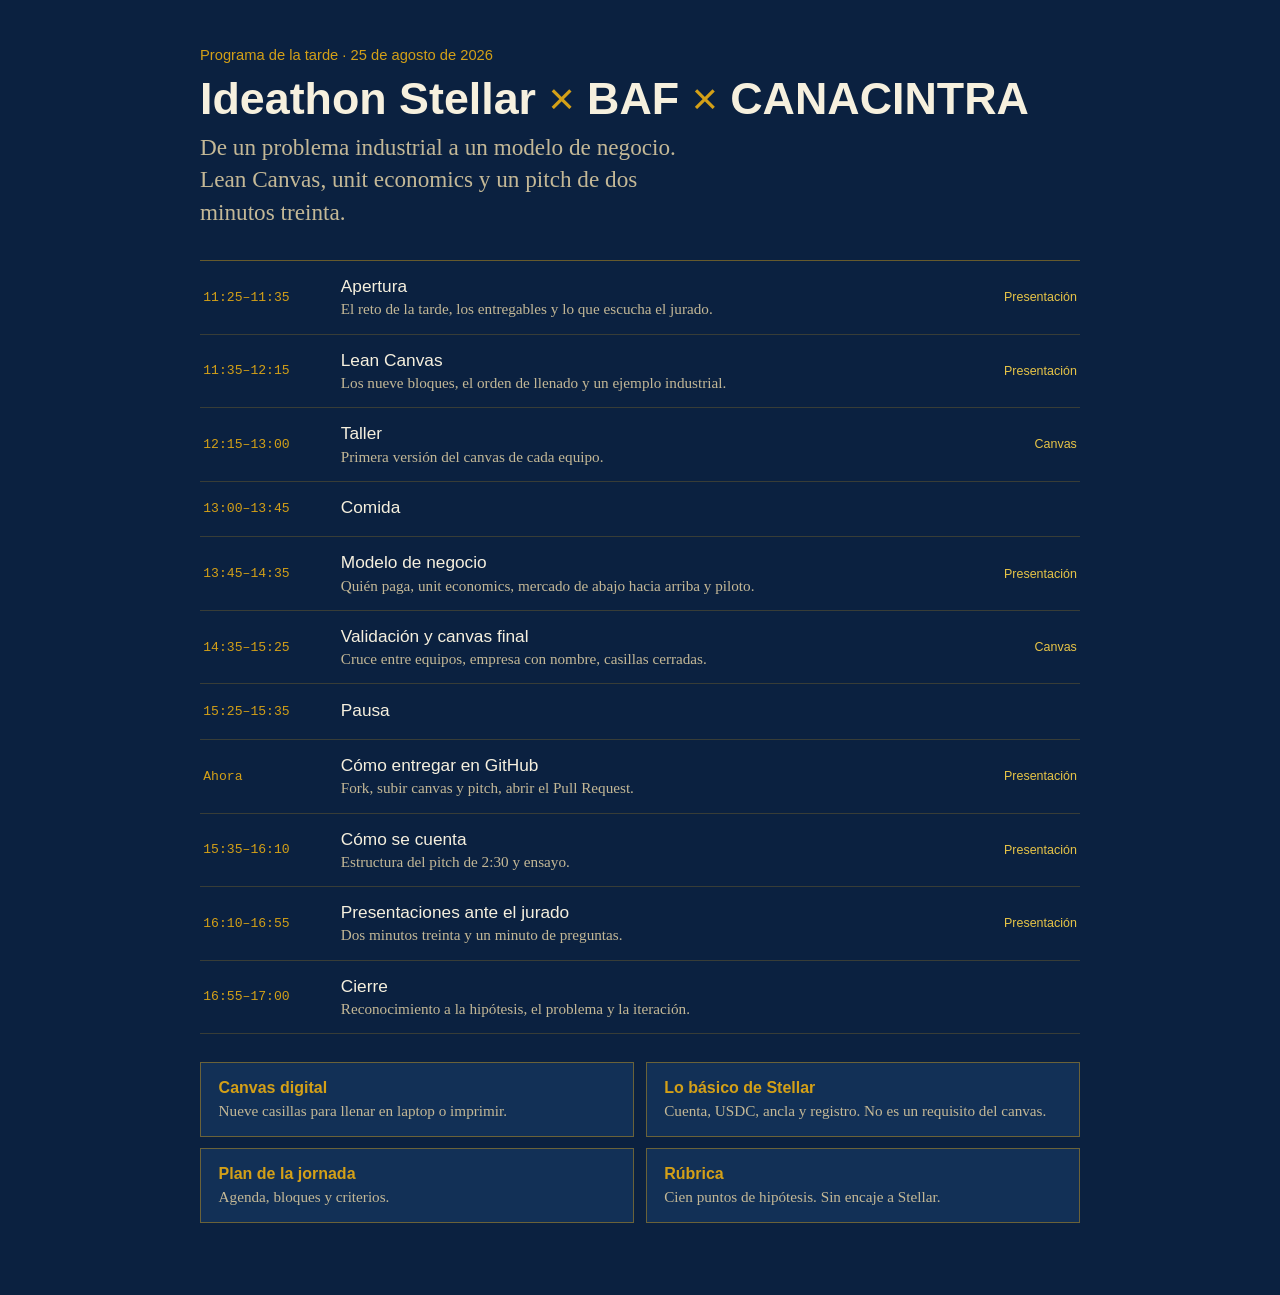
==== presentaciones/index.html @ 228d9ebd "feat: el entregable es Lean Canvas y pitch; se limpia el resto Los equipos suben lean-canvas.md y pi" ====
<!doctype html>
<html lang="es">
<head>
<meta charset="utf-8">
<meta name="viewport" content="width=device-width, initial-scale=1">
<title>Programa · Ideathon Stellar × BAF × CANACINTRA</title>
<link rel="stylesheet" href="deck.css">
<style>
  body {
    background: var(--navy);
    overflow: auto;
    height: auto;
    min-height: 100%;
  }
  .hub { max-width: 58rem; margin: 0 auto; padding: 2.8rem 1.5rem 4.5rem; }
  .hub h1 { font-size: clamp(1.9rem, 4.5vw, 2.8rem); margin-bottom: 0.5rem; color: var(--ivory); }
  .hub .lede { color: var(--ivory-dim); max-width: 44ch; margin-bottom: 2rem; }
  .run { display: grid; gap: 0; border-top: 1px solid var(--line); }
  .row {
    display: grid;
    grid-template-columns: 7.4rem 1fr auto;
    gap: 0.8rem 1.2rem;
    border-bottom: 1px solid rgba(212, 160, 23, 0.22);
    padding: 0.95rem 0.2rem;
    align-items: center;
    color: inherit;
    text-decoration: none;
  }
  .row:hover { background: var(--navy-2); }
  .row.pause { color: var(--ivory-dim); }
  .when { font-family: var(--font-mono); font-size: 0.82rem; color: var(--gold); }
  .name {
    font-family: var(--font-display);
    font-size: 1.08rem;
    color: var(--ivory);
  }
  .row small {
    color: var(--ivory-dim);
    display: block;
    font-family: var(--font-body);
    margin-top: 0.2rem;
    font-size: 0.95rem;
  }
  .go {
    font-family: var(--font-display);
    font-size: 0.78rem;
    color: var(--gold-light);
  }
  .tools { display: grid; grid-template-columns: 1fr 1fr; gap: 0.7rem; margin-top: 1.75rem; }
  .tools a {
    display: block;
    padding: 1rem 1.1rem;
    border: 1px solid var(--line);
    background: var(--navy-2);
    text-decoration: none;
    color: var(--ivory);
  }
  .tools b {
    font-family: var(--font-display);
    display: block;
    margin-bottom: 0.3rem;
    color: var(--gold);
  }
  .tools span { color: var(--ivory-dim); font-size: 0.95rem; }
  @media (max-width: 640px) {
    .row { grid-template-columns: 1fr; }
    .tools { grid-template-columns: 1fr; }
  }
</style>
</head>
<body>
<div class="hub">
  <p class="eyebrow">Programa de la tarde · 25 de agosto de 2026</p>
  <h1>Ideathon Stellar <span class="x">×</span> BAF <span class="x">×</span> CANACINTRA</h1>
  <p class="lede">De un problema industrial a un modelo de negocio. Lean Canvas, unit economics y un pitch de dos minutos treinta.</p>

  <div class="run">
    <a class="row" href="00-reset.html">
      <div class="when">11:25–11:35</div>
      <div><div class="name">Apertura</div><small>El reto de la tarde, los entregables y lo que escucha el jurado.</small></div>
      <div class="go">Presentación</div>
    </a>
    <a class="row" href="01-lean-canvas.html">
      <div class="when">11:35–12:15</div>
      <div><div class="name">Lean Canvas</div><small>Los nueve bloques, el orden de llenado y un ejemplo industrial.</small></div>
      <div class="go">Presentación</div>
    </a>
    <a class="row" href="canvas.html">
      <div class="when">12:15–13:00</div>
      <div><div class="name">Taller</div><small>Primera versión del canvas de cada equipo.</small></div>
      <div class="go">Canvas</div>
    </a>
    <div class="row pause">
      <div class="when">13:00–13:45</div>
      <div><div class="name">Comida</div><small></small></div>
      <div class="go"></div>
    </div>
    <a class="row" href="02-modelo-negocio.html">
      <div class="when">13:45–14:35</div>
      <div><div class="name">Modelo de negocio</div><small>Quién paga, unit economics, mercado de abajo hacia arriba y piloto.</small></div>
      <div class="go">Presentación</div>
    </a>
    <a class="row" href="canvas.html">
      <div class="when">14:35–15:25</div>
      <div><div class="name">Validación y canvas final</div><small>Cruce entre equipos, empresa con nombre, casillas cerradas.</small></div>
      <div class="go">Canvas</div>
    </a>
    <div class="row pause">
      <div class="when">15:25–15:35</div>
      <div><div class="name">Pausa</div><small></small></div>
      <div class="go"></div>
    </div>
    <a class="row" href="04-git.html">
      <div class="when">Ahora</div>
      <div><div class="name">Cómo entregar en GitHub</div><small>Fork, subir canvas y pitch, abrir el Pull Request.</small></div>
      <div class="go">Presentación</div>
    </a>
    <a class="row" href="03-pitch.html">
      <div class="when">15:35–16:10</div>
      <div><div class="name">Cómo se cuenta</div><small>Estructura del pitch de 2:30 y ensayo.</small></div>
      <div class="go">Presentación</div>
    </a>
    <a class="row" href="03-pitch.html">
      <div class="when">16:10–16:55</div>
      <div><div class="name">Presentaciones ante el jurado</div><small>Dos minutos treinta y un minuto de preguntas.</small></div>
      <div class="go">Presentación</div>
    </a>
    <div class="row">
      <div class="when">16:55–17:00</div>
      <div><div class="name">Cierre</div><small>Reconocimiento a la hipótesis, el problema y la iteración.</small></div>
      <div class="go"></div>
    </div>
  </div>

  <div class="tools">
    <a href="canvas.html">
      <b>Canvas digital</b>
      <span>Nueve casillas para llenar en laptop o imprimir.</span>
    </a>
    <a href="../stellar.md">
      <b>Lo básico de Stellar</b>
      <span>Cuenta, USDC, ancla y registro. No es un requisito del canvas.</span>
    </a>
    <a href="../plan-de-trabajo.html">
      <b>Plan de la jornada</b>
      <span>Agenda, bloques y criterios.</span>
    </a>
    <a href="../rubrica.md">
      <b>Rúbrica</b>
      <span>Cien puntos de hipótesis. Sin encaje a Stellar.</span>
    </a>
  </div>
</div>
</body>
</html>
---- presentaciones/deck.css ----
:root {
  --navy: #0B2140;
  --navy-2: #123056;
  --gold: #D4A017;
  --gold-light: #E8C547;
  --ivory: #F6F0DE;
  --ivory-dim: #C4B896;
  --blue: #7EB6D9;
  --line: rgba(212, 160, 23, 0.45);
  --font-display: "Helvetica Neue", Helvetica, Arial, sans-serif;
  --font-body: Georgia, "Times New Roman", Times, serif;
  --font-mono: ui-monospace, Menlo, Consolas, monospace;

  --paper: var(--navy);
  --box: var(--navy-2);
  --ink: var(--ivory);
  --muted: var(--ivory-dim);
}

* { box-sizing: border-box; }

html, body {
  margin: 0;
  height: 100%;
  background: var(--paper);
  color: var(--ink);
  font-family: var(--font-body);
}

.bar {
  position: fixed;
  top: 0; left: 0; right: 0;
  z-index: 5;
  display: flex;
  align-items: baseline;
  justify-content: space-between;
  gap: 1rem;
  padding: 0.5rem 1.4rem;
  background: #07182F;
  border-bottom: 1px solid var(--line);
  color: var(--gold-light);
  font-family: var(--font-display);
  font-size: 0.8rem;
}
.bar a { color: var(--gold-light); text-decoration: none; }
.bar .mid { flex: 1; text-align: center; color: var(--blue); }

.slide {
  display: none;
  height: 100vh;
  padding: 3.4rem 4rem 2.6rem;
  background: var(--paper);
  flex-direction: column;
  justify-content: center;
}
.slide.on { display: flex; }

.eyebrow {
  font-family: var(--font-display);
  font-size: 0.92rem;
  color: var(--gold);
  margin: 0 0 0.55rem;
}

h1 {
  font-family: var(--font-display);
  font-size: clamp(2.1rem, 4.8vw, 3.4rem);
  font-weight: 700;
  line-height: 1.08;
  margin: 0 0 0.85rem;
  text-wrap: balance;
  color: var(--ink);
}
h1 .x { color: var(--gold); font-weight: 400; }

h2 {
  font-family: var(--font-display);
  font-size: clamp(1.45rem, 3.2vw, 2.15rem);
  font-weight: 700;
  line-height: 1.15;
  margin: 0 0 0.95rem;
  text-wrap: balance;
}

p, li { font-size: clamp(1.08rem, 1.85vw, 1.32rem); line-height: 1.4; }
p { margin: 0 0 0.75rem; max-width: 50ch; }
p.lede {
  font-size: clamp(1.15rem, 2vw, 1.45rem);
  color: var(--muted);
  max-width: 40ch;
}

ul, ol { margin: 0.1rem 0 0; padding-left: 1.2rem; max-width: 54ch; }
li { margin: 0 0 0.4rem; }
li::marker { color: var(--gold); }

.grid {
  display: grid;
  grid-template-columns: repeat(auto-fit, minmax(14.5rem, 1fr));
  gap: 0.7rem;
  width: 100%;
  max-width: 74rem;
}
.card {
  background: var(--box);
  border: 1px solid var(--line);
  padding: 0.9rem 1rem;
}
.card b {
  display: block;
  font-family: var(--font-display);
  font-size: 0.92rem;
  margin-bottom: 0.3rem;
  color: var(--gold);
}
.card span { font-size: 1.02rem; line-height: 1.35; color: var(--muted); }

.pair {
  display: grid;
  grid-template-columns: 1fr 1fr;
  gap: 1rem;
  width: 100%;
  max-width: 70rem;
}
.pair .box {
  padding: 1rem 1.1rem;
  border: 1px solid var(--line);
  background: var(--box);
}
.pair .lbl {
  font-family: var(--font-display);
  font-size: 0.85rem;
  color: var(--gold);
  margin-bottom: 0.4rem;
}
.pair p { font-size: 1.12rem; margin: 0; max-width: none; color: var(--ink); }

table {
  border-collapse: collapse;
  width: 100%;
  max-width: 72rem;
  font-size: clamp(0.98rem, 1.55vw, 1.18rem);
}
th {
  font-family: var(--font-display);
  text-align: left;
  font-size: 0.82rem;
  color: var(--gold);
  border-bottom: 1px solid var(--gold);
  padding: 0 0.8rem 0.4rem 0;
}
td {
  border-bottom: 1px solid rgba(212, 160, 23, 0.22);
  padding: 0.55rem 0.8rem 0.55rem 0;
  vertical-align: top;
  color: var(--ink);
}
td.t {
  font-family: var(--font-mono);
  font-variant-numeric: tabular-nums;
  white-space: nowrap;
  color: var(--gold);
}

.bigtime {
  font-family: var(--font-display);
  font-size: clamp(2rem, 5.2vw, 3.4rem);
  line-height: 1.1;
  margin: 0 0 0.65rem;
  color: var(--ink);
}

.note {
  margin-top: 1rem;
  border-left: 3px solid var(--gold);
  padding: 0.1rem 0 0.1rem 0.9rem;
  font-size: 1.12rem;
  max-width: 46ch;
  color: var(--muted);
}

.q {
  font-size: clamp(1.2rem, 2.2vw, 1.55rem);
  line-height: 1.35;
  max-width: 32ch;
  color: var(--ink);
  font-style: italic;
}

.slide.board {
  padding: 3.1rem 1.5rem 1.2rem;
  justify-content: flex-start;
}
.canvas-head {
  display: flex;
  flex-wrap: wrap;
  justify-content: space-between;
  align-items: baseline;
  gap: 0.35rem 1rem;
  margin-bottom: 0.5rem;
}
.canvas-head strong {
  font-family: var(--font-display);
  font-size: 1.25rem;
  color: var(--ink);
}
.canvas-head span { font-size: 0.95rem; color: var(--muted); }

.live {
  display: grid;
  grid-template-columns: 1.12fr 1fr 1.2fr 1fr 1.12fr;
  grid-template-rows: 1.12fr 0.95fr auto;
  gap: 3px;
  width: 100%;
  flex: 1;
  min-height: 64vh;
  background: var(--gold);
  border: 1px solid var(--gold);
  font-family: var(--font-body);
}
.live > div {
  background: var(--box);
  padding: 0.5rem 0.58rem 0.48rem;
  overflow: hidden;
  display: flex;
  flex-direction: column;
  min-height: 0;
}
.live h3 {
  font-family: var(--font-display);
  font-size: 0.72rem;
  font-weight: 700;
  color: var(--gold);
  margin: 0 0 0.32rem;
  flex: none;
}
.live ul, .live p {
  margin: 0;
  padding-left: 0;
  max-width: none;
  font-size: clamp(0.8rem, 1.2vw, 0.98rem);
  line-height: 1.32;
  color: var(--ink);
}
.live ul { padding-left: 0.95rem; }
.live li { margin: 0 0 0.22rem; font-size: inherit; color: var(--ink); }
.live li::marker { color: var(--gold); }
.live .sub {
  margin-top: auto;
  padding-top: 0.35rem;
  border-top: 1px solid var(--line);
  font-size: clamp(0.72rem, 1.05vw, 0.86rem);
  color: var(--muted);
}
.live .sub b {
  display: block;
  font-family: var(--font-display);
  font-size: 0.68rem;
  color: var(--gold);
  margin-bottom: 0.12rem;
  font-weight: 700;
}
.live .p { grid-column: 1; grid-row: 1 / 3; }
.live .s { grid-column: 2; grid-row: 1; }
.live .m { grid-column: 2; grid-row: 2; }
.live .u { grid-column: 3; grid-row: 1 / 3; }
.live .a { grid-column: 4; grid-row: 1; }
.live .c { grid-column: 4; grid-row: 2; }
.live .e { grid-column: 5; grid-row: 1 / 3; }
.live .k { grid-column: 1 / 4; grid-row: 3; min-height: 6.4rem; }
.live .r { grid-column: 4 / 6; grid-row: 3; min-height: 6.4rem; }

.steps { counter-reset: s; list-style: none; padding: 0; max-width: 54ch; }
.steps li {
  counter-increment: s;
  display: grid;
  grid-template-columns: 2rem 1fr;
  gap: 0.65rem;
  margin-bottom: 0.45rem;
}
.steps li::before {
  content: counter(s);
  font-family: var(--font-display);
  color: var(--gold);
  padding-top: 0.12rem;
}

@media (max-width: 800px) {
  .slide { padding: 3.2rem 1.15rem 1.4rem; }
  .pair { grid-template-columns: 1fr; }
}
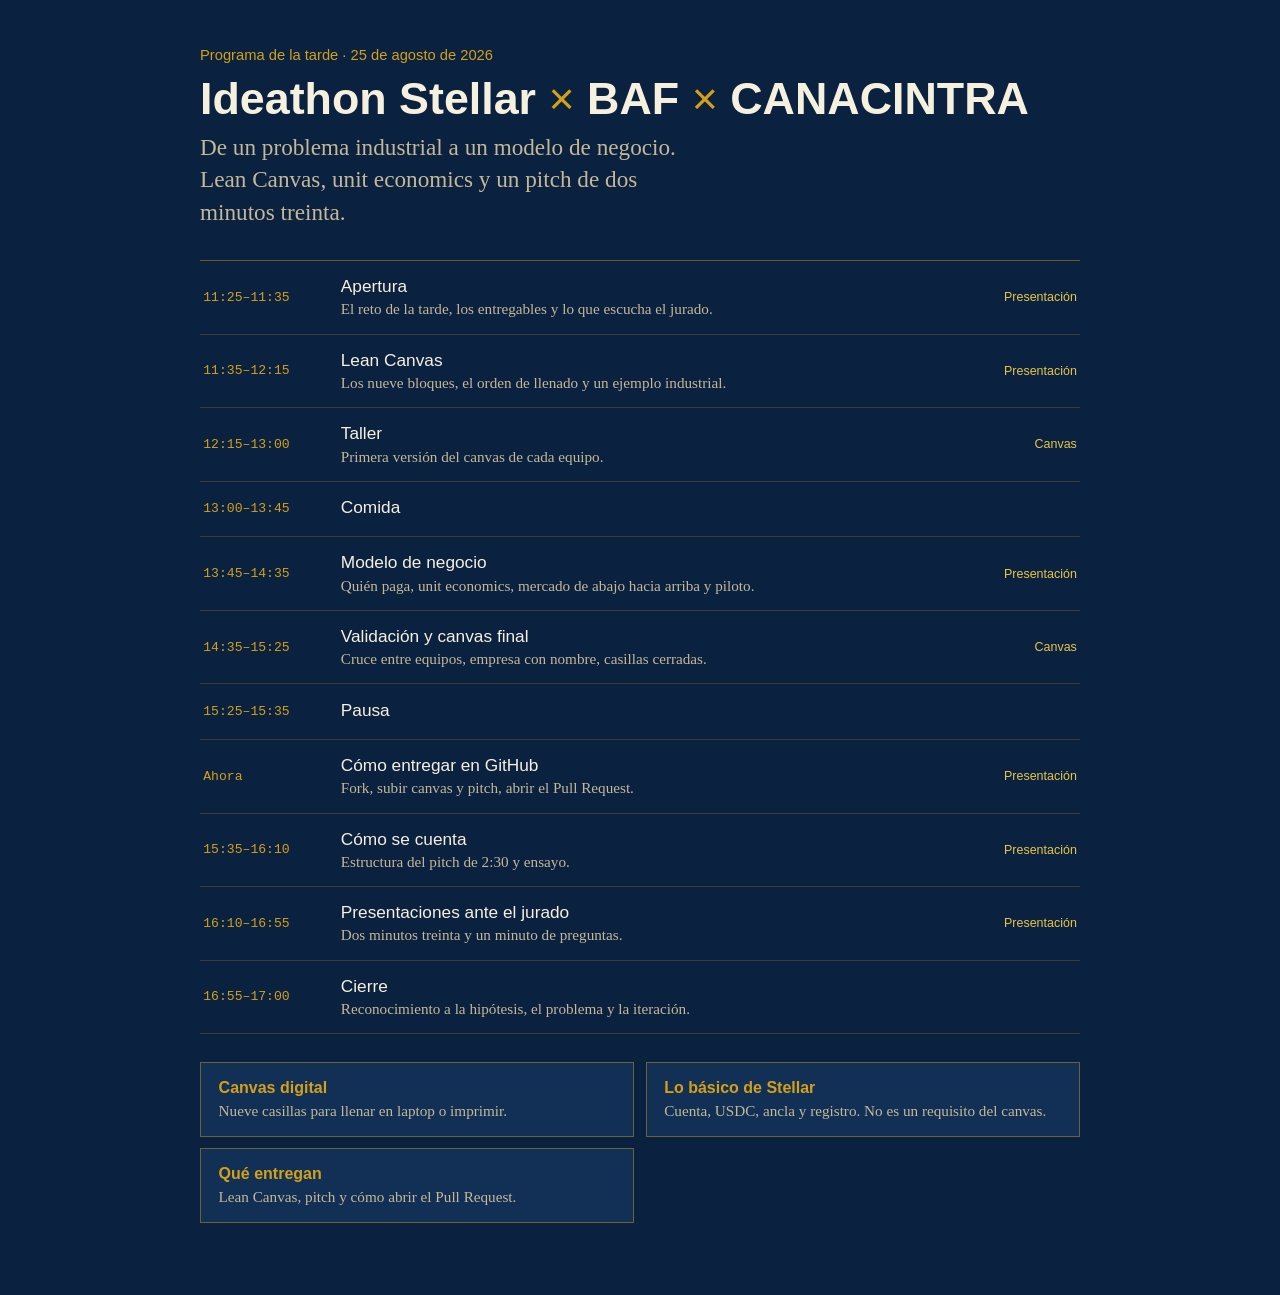
==== commit 4e7aa4d7: "docs: deja el repo solo para estudiantes README con Lean Canvas, pitch y entrega. Stellar en lo bási" ====
--- a/presentaciones/index.html
+++ b/presentaciones/index.html
@@ -141,13 +141,9 @@
       <b>Lo básico de Stellar</b>
       <span>Cuenta, USDC, ancla y registro. No es un requisito del canvas.</span>
     </a>
-    <a href="../plan-de-trabajo.html">
-      <b>Plan de la jornada</b>
-      <span>Agenda, bloques y criterios.</span>
-    </a>
-    <a href="../rubrica.md">
-      <b>Rúbrica</b>
-      <span>Cien puntos de hipótesis. Sin encaje a Stellar.</span>
+    <a href="../README.md">
+      <b>Qué entregan</b>
+      <span>Lean Canvas, pitch y cómo abrir el Pull Request.</span>
     </a>
   </div>
 </div>
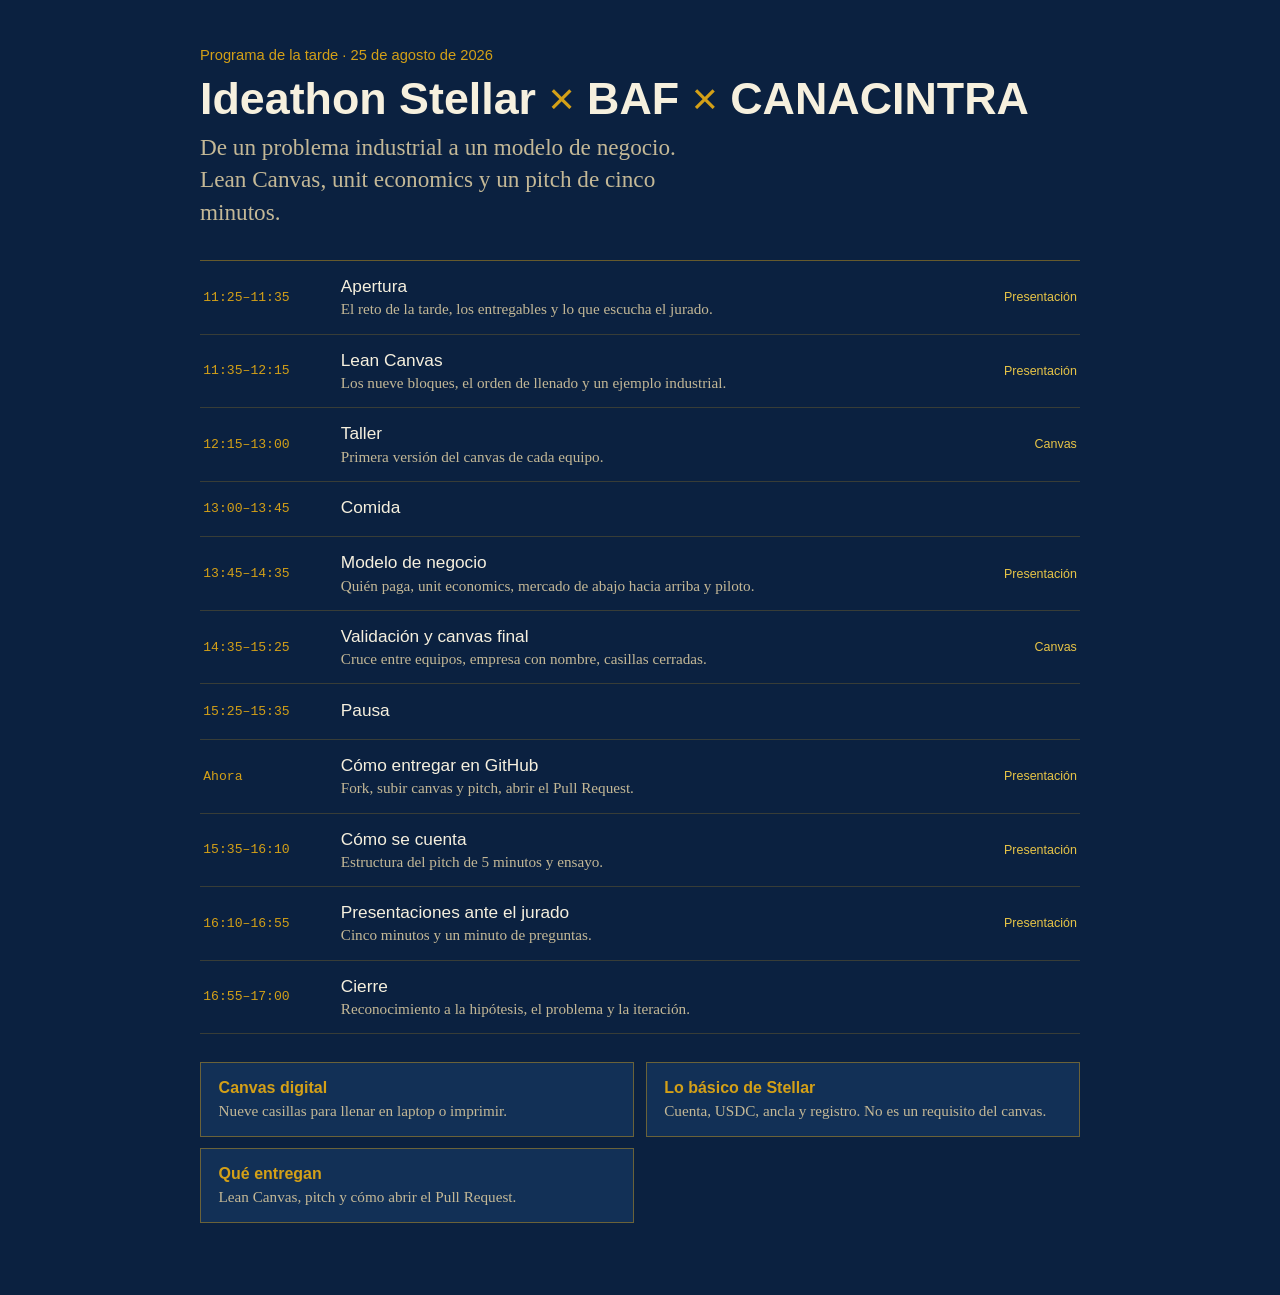
==== commit 1a23b5bb: "docs: el pitch dura máximo cinco minutos Ajusta el guion, la rúbrica y las diapositivas al nuevo top" ====
--- a/presentaciones/index.html
+++ b/presentaciones/index.html
@@ -72,7 +72,7 @@
 <div class="hub">
   <p class="eyebrow">Programa de la tarde · 25 de agosto de 2026</p>
   <h1>Ideathon Stellar <span class="x">×</span> BAF <span class="x">×</span> CANACINTRA</h1>
-  <p class="lede">De un problema industrial a un modelo de negocio. Lean Canvas, unit economics y un pitch de dos minutos treinta.</p>
+  <p class="lede">De un problema industrial a un modelo de negocio. Lean Canvas, unit economics y un pitch de cinco minutos.</p>
 
   <div class="run">
     <a class="row" href="00-reset.html">
@@ -117,12 +117,12 @@
     </a>
     <a class="row" href="03-pitch.html">
       <div class="when">15:35–16:10</div>
-      <div><div class="name">Cómo se cuenta</div><small>Estructura del pitch de 2:30 y ensayo.</small></div>
+      <div><div class="name">Cómo se cuenta</div><small>Estructura del pitch de 5 minutos y ensayo.</small></div>
       <div class="go">Presentación</div>
     </a>
     <a class="row" href="03-pitch.html">
       <div class="when">16:10–16:55</div>
-      <div><div class="name">Presentaciones ante el jurado</div><small>Dos minutos treinta y un minuto de preguntas.</small></div>
+      <div><div class="name">Presentaciones ante el jurado</div><small>Cinco minutos y un minuto de preguntas.</small></div>
       <div class="go">Presentación</div>
     </a>
     <div class="row">
